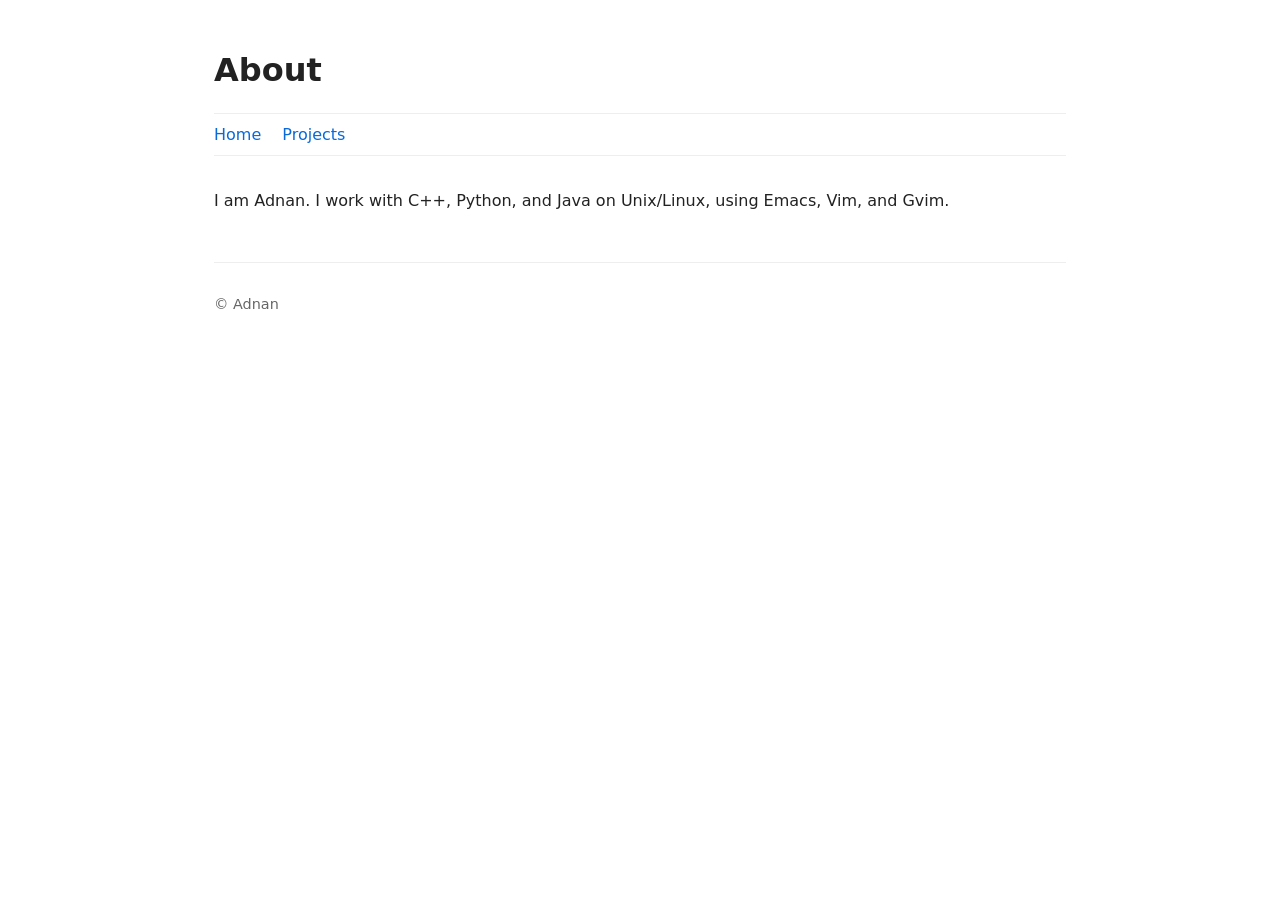
==== pages/about.html @ b88f14d3 "Rebuild site from scratch" ====
<!doctype html>
<html lang="en">
<head>
  <meta charset="utf-8">
  <title>About | Adnan</title>
  <link rel="stylesheet" href="/assets/css/style.css">
</head>
<body>
  <header><h1>About</h1></header>
  <nav>
    <a href="/">Home</a>
    <a href="/pages/projects.html">Projects</a>
  </nav>
  <main>
    <p>I am Adnan. I work with C++, Python, and Java on Unix/Linux, using Emacs, Vim, and Gvim.</p>
  </main>
  <footer><p>&copy; Adnan</p></footer>
</body>
</html>
---- assets/css/style.css ----
:root {
  --fg: #222;
  --bg: #fff;
  --accent: #0969da;
  --muted: #666;
}

* { box-sizing: border-box; }

body {
  font-family: system-ui, -apple-system, "Segoe UI", Roboto, sans-serif;
  color: var(--fg);
  background: var(--bg);
  max-width: 900px;
  margin: 0 auto;
  padding: 1.5rem;
  line-height: 1.6;
}

header h1 { margin-bottom: 0.2rem; }
header p  { color: var(--muted); margin-top: 0; }

nav {
  border-top: 1px solid #eee;
  border-bottom: 1px solid #eee;
  padding: 0.5rem 0;
  margin: 1rem 0 2rem;
}
nav a {
  color: var(--accent);
  text-decoration: none;
  margin-right: 1rem;
}
nav a:hover { text-decoration: underline; }

a { color: var(--accent); }

pre, code {
  font-family: "SFMono-Regular", Consolas, Menlo, monospace;
  background: #f6f8fa;
  border-radius: 4px;
}
code { padding: 0.1rem 0.3rem; font-size: 0.9em; }
pre  { padding: 1rem; overflow-x: auto; }

footer {
  margin-top: 3rem;
  border-top: 1px solid #eee;
  padding-top: 1rem;
  color: var(--muted);
  font-size: 0.9em;
}
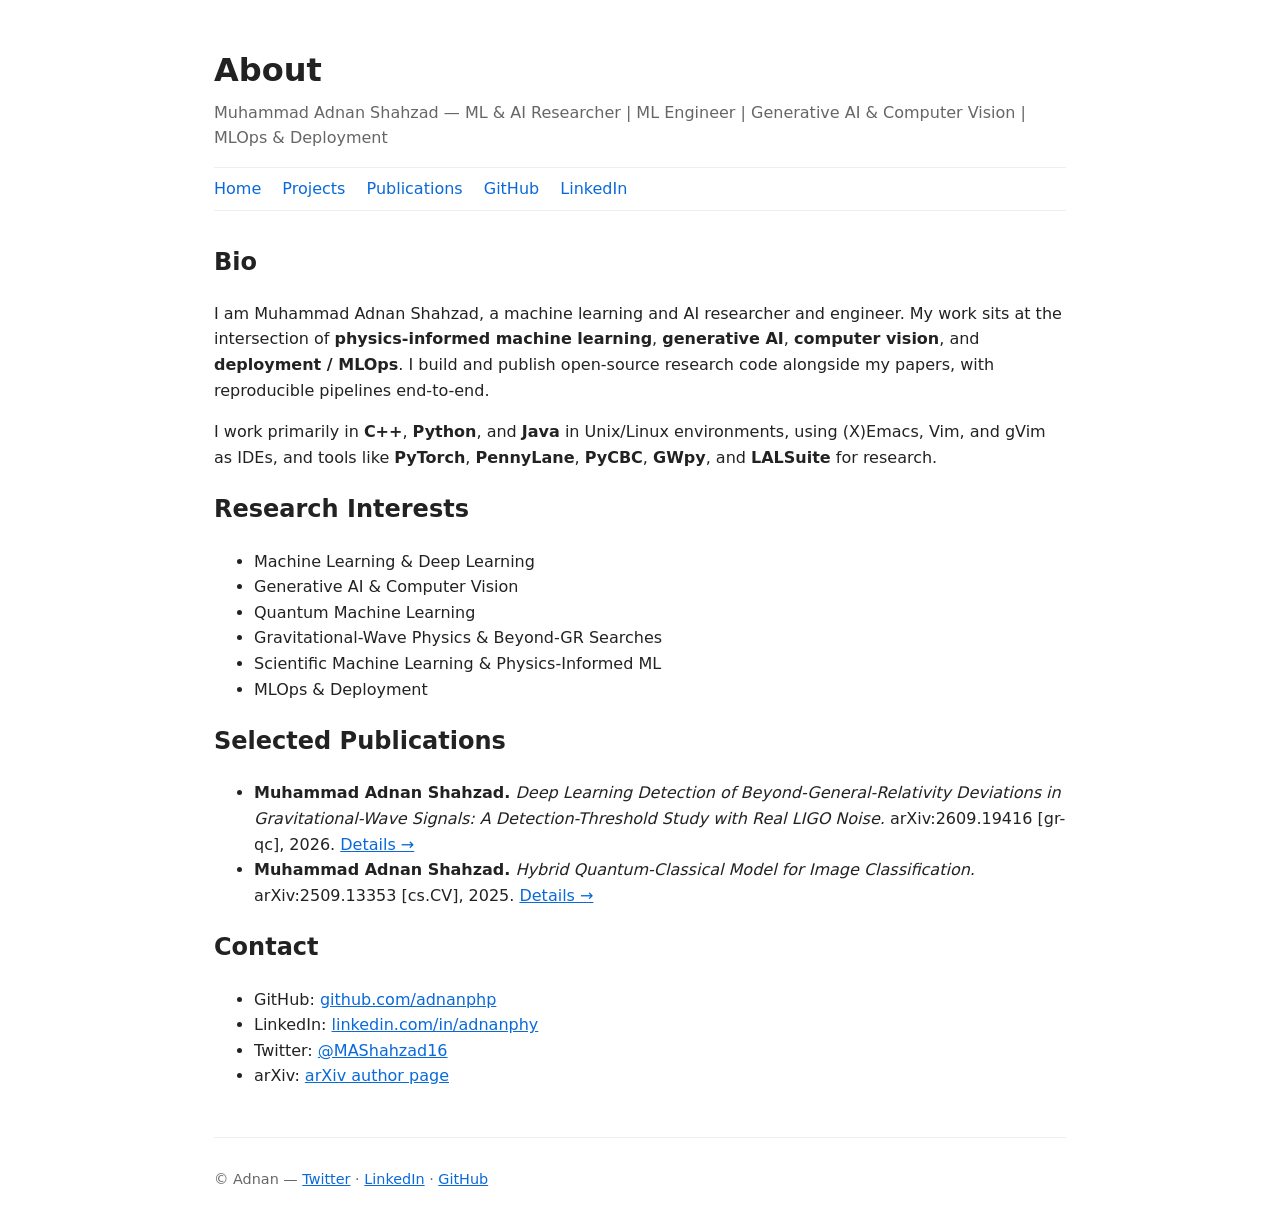
==== commit b3213dca: "Update branding to Muhammad Adnan Shahzad and add LinkedIn links" ====
--- a/pages/about.html
+++ b/pages/about.html
@@ -2,18 +2,90 @@
 <html lang="en">
 <head>
   <meta charset="utf-8">
-  <title>About | Adnan</title>
+  <title>About | Muhammad Adnan Shahzad</title>
+  <meta name="description" content="ML & AI researcher, ML engineer, generative AI & computer vision, MLOps & deployment.">
   <link rel="stylesheet" href="/assets/css/style.css">
 </head>
 <body>
-  <header><h1>About</h1></header>
+  <header>
+    <h1>About</h1>
+    <p>Muhammad Adnan Shahzad — ML &amp; AI Researcher | ML Engineer | Generative AI &amp; Computer Vision | MLOps &amp; Deployment</p>
+  </header>
+
   <nav>
     <a href="/">Home</a>
     <a href="/pages/projects.html">Projects</a>
+    <a href="/pages/publications.html">Publications</a>
+    <a href="https://github.com/adnanphp" target="_blank">GitHub</a>
+    <a href="https://www.linkedin.com/in/adnanphy/" target="_blank">LinkedIn</a>
   </nav>
+
   <main>
-    <p>I am Adnan. I work with C++, Python, and Java on Unix/Linux, using Emacs, Vim, and Gvim.</p>
+    <section>
+      <h2>Bio</h2>
+      <p>
+        I am Muhammad Adnan Shahzad, a machine learning and AI researcher and engineer.
+        My work sits at the intersection of <strong>physics-informed machine learning</strong>,
+        <strong>generative AI</strong>, <strong>computer vision</strong>, and
+        <strong>deployment / MLOps</strong>. I build and publish open-source research
+        code alongside my papers, with reproducible pipelines end-to-end.
+      </p>
+      <p>
+        I work primarily in <strong>C++</strong>, <strong>Python</strong>, and <strong>Java</strong>
+        in Unix/Linux environments, using (X)Emacs, Vim, and gVim as IDEs, and tools like
+        <strong>PyTorch</strong>, <strong>PennyLane</strong>, <strong>PyCBC</strong>,
+        <strong>GWpy</strong>, and <strong>LALSuite</strong> for research.
+      </p>
+    </section>
+
+    <section>
+      <h2>Research Interests</h2>
+      <ul>
+        <li>Machine Learning &amp; Deep Learning</li>
+        <li>Generative AI &amp; Computer Vision</li>
+        <li>Quantum Machine Learning</li>
+        <li>Gravitational-Wave Physics &amp; Beyond-GR Searches</li>
+        <li>Scientific Machine Learning &amp; Physics-Informed ML</li>
+        <li>MLOps &amp; Deployment</li>
+      </ul>
+    </section>
+
+    <section>
+      <h2>Selected Publications</h2>
+      <ul>
+        <li>
+          <strong>Muhammad Adnan Shahzad.</strong>
+          <em>Deep Learning Detection of Beyond-General-Relativity Deviations in
+          Gravitational-Wave Signals: A Detection-Threshold Study with Real LIGO Noise.</em>
+          arXiv:2609.19416 [gr-qc], 2026.
+          <a href="/publications/beyond-gr-gw-classifier.html">Details →</a>
+        </li>
+        <li>
+          <strong>Muhammad Adnan Shahzad.</strong>
+          <em>Hybrid Quantum-Classical Model for Image Classification.</em>
+          arXiv:2509.13353 [cs.CV], 2025.
+          <a href="/publications/hybrid-quantum-classical.html">Details →</a>
+        </li>
+      </ul>
+    </section>
+
+    <section>
+      <h2>Contact</h2>
+      <ul>
+        <li>GitHub: <a href="https://github.com/adnanphp" target="_blank">github.com/adnanphp</a></li>
+        <li>LinkedIn: <a href="https://www.linkedin.com/in/adnanphy/" target="_blank">linkedin.com/in/adnanphy</a></li>
+        <li>Twitter: <a href="https://twitter.com/MAShahzad16" target="_blank">@MAShahzad16</a></li>
+        <li>arXiv: <a href="https://arxiv.org/a/shahzad_m_1" target="_blank">arXiv author page</a></li>
+      </ul>
+    </section>
   </main>
-  <footer><p>&copy; Adnan</p></footer>
+
+  <footer>
+    <p>&copy; Adnan —
+      <a href="https://twitter.com/MAShahzad16" target="_blank">Twitter</a> ·
+      <a href="https://www.linkedin.com/in/adnanphy/" target="_blank">LinkedIn</a> ·
+      <a href="https://github.com/adnanphp" target="_blank">GitHub</a>
+    </p>
+  </footer>
 </body>
 </html>
--- a/assets/css/style.css
+++ b/assets/css/style.css
@@ -50,3 +50,57 @@
   color: var(--muted);
   font-size: 0.9em;
 }
+
+/* ---------- Publications ---------- */
+.pub-list { list-style: none; padding: 0; }
+.pub-card {
+  border: 1px solid #e4e4e4;
+  border-radius: 10px;
+  padding: 1.25rem 1.5rem;
+  margin-bottom: 1.25rem;
+  transition: box-shadow .15s ease, transform .15s ease;
+  background: #fff;
+}
+.pub-card:hover {
+  box-shadow: 0 4px 16px rgba(0,0,0,.08);
+  transform: translateY(-2px);
+}
+.pub-card h3 { margin: 0 0 .35rem; font-size: 1.15rem; }
+.pub-card h3 a { color: var(--accent); text-decoration: none; }
+.pub-card h3 a:hover { text-decoration: underline; }
+.pub-card .authors { color: var(--muted); margin: .15rem 0; font-size: .95em; }
+.pub-card .venue   { color: var(--muted); margin: .15rem 0 .6rem; font-size: .9em; font-style: italic; }
+.pub-card .abstract { margin: .5rem 0 .9rem; font-size: .95em; }
+.pub-links a {
+  display: inline-block;
+  margin-right: .5rem;
+  padding: .25rem .7rem;
+  border: 1px solid var(--accent);
+  border-radius: 999px;
+  font-size: .85em;
+  text-decoration: none;
+  color: var(--accent);
+  transition: background .15s ease, color .15s ease;
+}
+.pub-links a:hover { background: var(--accent); color: #fff; }
+
+/* Badges in detail page */
+.badges img { margin-right: .35rem; vertical-align: middle; }
+
+/* Inline formula-ish blocks */
+.formula {
+  background: #f6f8fa;
+  padding: .75rem 1rem;
+  border-left: 3px solid var(--accent);
+  border-radius: 4px;
+  margin: 1rem 0;
+  overflow-x: auto;
+}
+
+/* Header tagline */
+header .tagline {
+  color: var(--muted);
+  font-size: 0.95em;
+  margin-top: .35rem;
+  max-width: 60ch;
+}
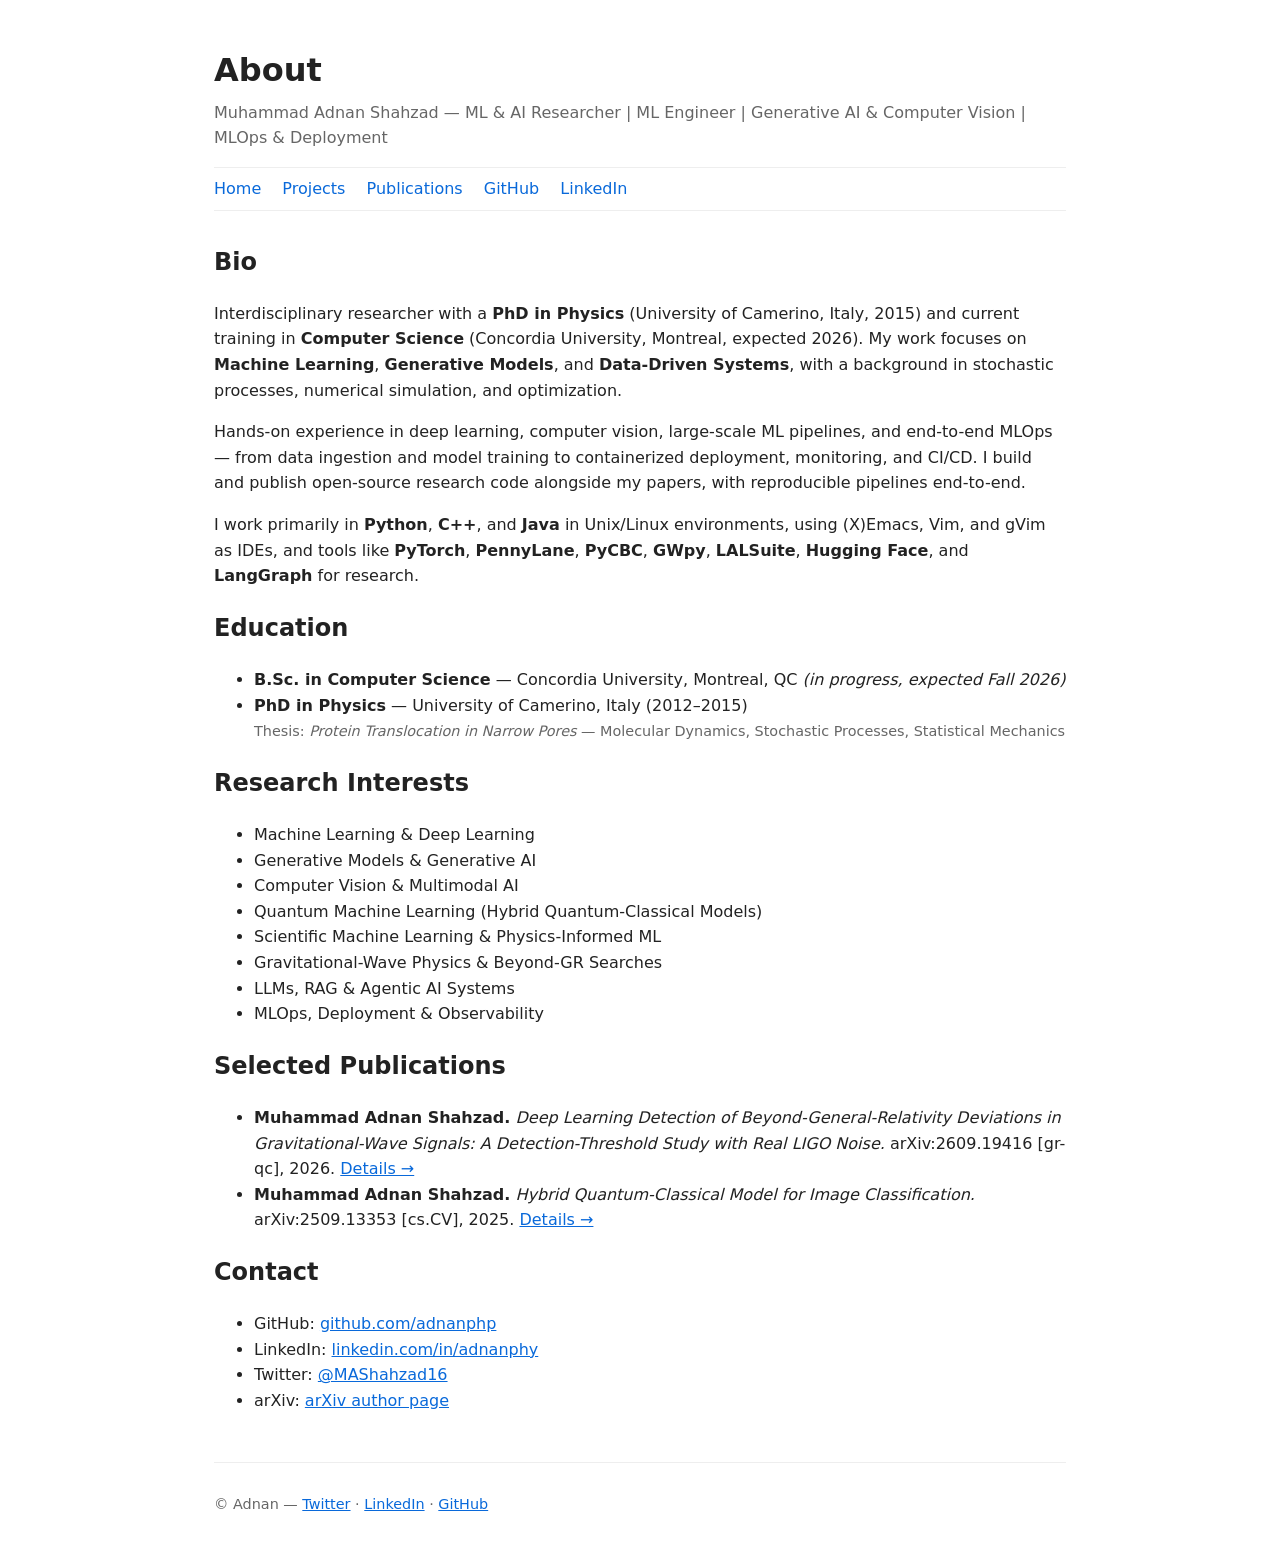
==== commit b89975f1: "Align About page bio and interests with CV" ====
--- a/pages/about.html
+++ b/pages/about.html
@@ -24,29 +24,53 @@
     <section>
       <h2>Bio</h2>
       <p>
-        I am Muhammad Adnan Shahzad, a machine learning and AI researcher and engineer.
-        My work sits at the intersection of <strong>physics-informed machine learning</strong>,
-        <strong>generative AI</strong>, <strong>computer vision</strong>, and
-        <strong>deployment / MLOps</strong>. I build and publish open-source research
-        code alongside my papers, with reproducible pipelines end-to-end.
+        Interdisciplinary researcher with a <strong>PhD in Physics</strong> (University of
+        Camerino, Italy, 2015) and current training in <strong>Computer Science</strong>
+        (Concordia University, Montreal, expected 2026). My work focuses on
+        <strong>Machine Learning</strong>, <strong>Generative Models</strong>, and
+        <strong>Data-Driven Systems</strong>, with a background in stochastic processes,
+        numerical simulation, and optimization.
       </p>
       <p>
-        I work primarily in <strong>C++</strong>, <strong>Python</strong>, and <strong>Java</strong>
-        in Unix/Linux environments, using (X)Emacs, Vim, and gVim as IDEs, and tools like
-        <strong>PyTorch</strong>, <strong>PennyLane</strong>, <strong>PyCBC</strong>,
-        <strong>GWpy</strong>, and <strong>LALSuite</strong> for research.
+        Hands-on experience in deep learning, computer vision, large-scale ML pipelines,
+        and end-to-end MLOps — from data ingestion and model training to containerized
+        deployment, monitoring, and CI/CD. I build and publish open-source research code
+        alongside my papers, with reproducible pipelines end-to-end.
       </p>
+      <p>
+        I work primarily in <strong>Python</strong>, <strong>C++</strong>, and
+        <strong>Java</strong> in Unix/Linux environments, using (X)Emacs, Vim, and gVim
+        as IDEs, and tools like <strong>PyTorch</strong>, <strong>PennyLane</strong>,
+        <strong>PyCBC</strong>, <strong>GWpy</strong>, <strong>LALSuite</strong>,
+        <strong>Hugging Face</strong>, and <strong>LangGraph</strong> for research.
+      </p>
+    </section>
+
+    <section>
+      <h2>Education</h2>
+      <ul>
+        <li>
+          <strong>B.Sc. in Computer Science</strong> — Concordia University, Montreal, QC
+          <em>(in progress, expected Fall 2026)</em>
+        </li>
+        <li>
+          <strong>PhD in Physics</strong> — University of Camerino, Italy (2012–2015)<br>
+          <span class="muted">Thesis: <em>Protein Translocation in Narrow Pores</em> — Molecular Dynamics, Stochastic Processes, Statistical Mechanics</span>
+        </li>
+      </ul>
     </section>
 
     <section>
       <h2>Research Interests</h2>
       <ul>
         <li>Machine Learning &amp; Deep Learning</li>
-        <li>Generative AI &amp; Computer Vision</li>
-        <li>Quantum Machine Learning</li>
+        <li>Generative Models &amp; Generative AI</li>
+        <li>Computer Vision &amp; Multimodal AI</li>
+        <li>Quantum Machine Learning (Hybrid Quantum-Classical Models)</li>
+        <li>Scientific Machine Learning &amp; Physics-Informed ML</li>
         <li>Gravitational-Wave Physics &amp; Beyond-GR Searches</li>
-        <li>Scientific Machine Learning &amp; Physics-Informed ML</li>
-        <li>MLOps &amp; Deployment</li>
+        <li>LLMs, RAG &amp; Agentic AI Systems</li>
+        <li>MLOps, Deployment &amp; Observability</li>
       </ul>
     </section>
 
--- a/assets/css/style.css
+++ b/assets/css/style.css
@@ -104,3 +104,5 @@
   margin-top: .35rem;
   max-width: 60ch;
 }
+
+.muted { color: var(--muted); font-size: .9em; }
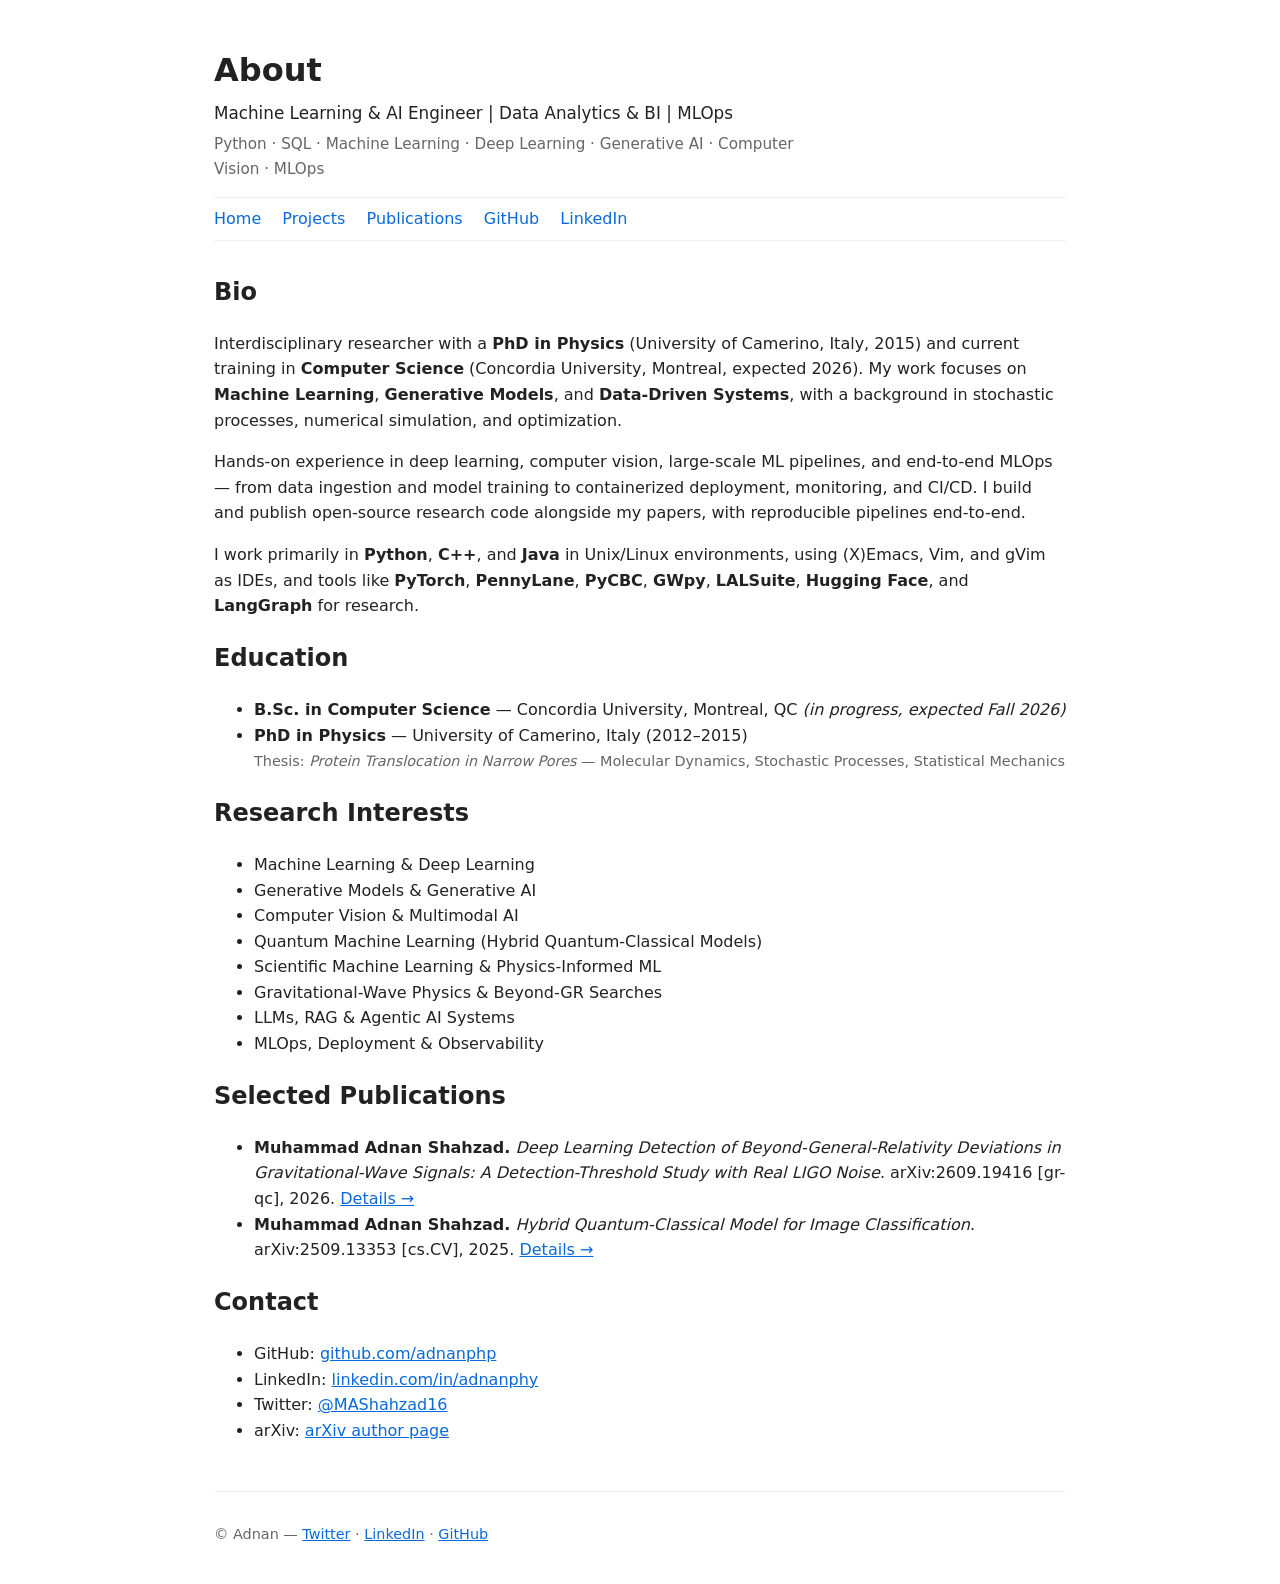
==== commit 28b6e153: "Align sub-pages with ML/AI/Data positioning" ====
--- a/pages/about.html
+++ b/pages/about.html
@@ -9,7 +9,7 @@
 <body>
   <header>
     <h1>About</h1>
-    <p>Muhammad Adnan Shahzad — ML &amp; AI Researcher | ML Engineer | Generative AI &amp; Computer Vision | MLOps &amp; Deployment</p>
+    <p class="headline">Machine Learning &amp; AI Engineer | Data Analytics &amp; BI | MLOps</p><p class="tagline">Python · SQL · Machine Learning · Deep Learning · Generative AI · Computer Vision · MLOps</p>
   </header>
 
   <nav>
--- a/assets/css/style.css
+++ b/assets/css/style.css
@@ -106,3 +106,90 @@
 }
 
 .muted { color: var(--muted); font-size: .9em; }
+
+/* ---------- Repo grid ---------- */
+.repo-grid {
+  list-style: none;
+  padding: 0;
+  display: grid;
+  grid-template-columns: repeat(auto-fill, minmax(280px, 1fr));
+  gap: 1rem;
+  margin: 1rem 0 2rem;
+}
+.repo-card {
+  border: 1px solid #e4e4e4;
+  border-radius: 10px;
+  padding: 1rem 1.1rem;
+  background: #fff;
+  transition: box-shadow .15s ease, transform .15s ease;
+  display: flex;
+  flex-direction: column;
+}
+.repo-card:hover {
+  box-shadow: 0 4px 16px rgba(0,0,0,.08);
+  transform: translateY(-2px);
+}
+.repo-card h3 {
+  margin: 0 0 .4rem;
+  font-size: 1.02rem;
+  line-height: 1.3;
+}
+.repo-card h3 a { color: var(--accent); text-decoration: none; word-break: break-word; }
+.repo-card h3 a:hover { text-decoration: underline; }
+.repo-desc {
+  font-size: .92em;
+  color: #333;
+  margin: 0 0 .6rem;
+  flex: 1;
+}
+.repo-meta {
+  display: flex;
+  gap: .6rem;
+  font-size: .82em;
+  color: var(--muted);
+  margin: 0 0 .5rem;
+}
+.repo-lang::before { content: "● "; color: #6f42c1; }
+.repo-stars { color: #b58900; }
+.repo-topics .tag {
+  display: inline-block;
+  background: #eef3ff;
+  color: #2b5db8;
+  border-radius: 999px;
+  padding: .1rem .55rem;
+  font-size: .78em;
+  margin-right: .25rem;
+}
+.group-title {
+  margin-top: 2rem;
+  padding-bottom: .35rem;
+  border-bottom: 1px solid #eee;
+}
+
+/* ---------- Highlight cards ---------- */
+.highlight-card {
+  border-left: 4px solid var(--accent);
+}
+.highlight-card pre {
+  max-height: 420px;
+  overflow-y: auto;
+  font-size: 0.82em;
+  line-height: 1.5;
+}
+.highlight-card pre code {
+  display: block;
+  padding: 0;
+  background: transparent;
+}
+.highlight-card .venue {
+  font-weight: 500;
+  color: #555;
+}
+
+/* Homepage headline */
+header .headline {
+  color: var(--fg);
+  font-size: 1.05em;
+  font-weight: 500;
+  margin: .2rem 0 .35rem;
+}
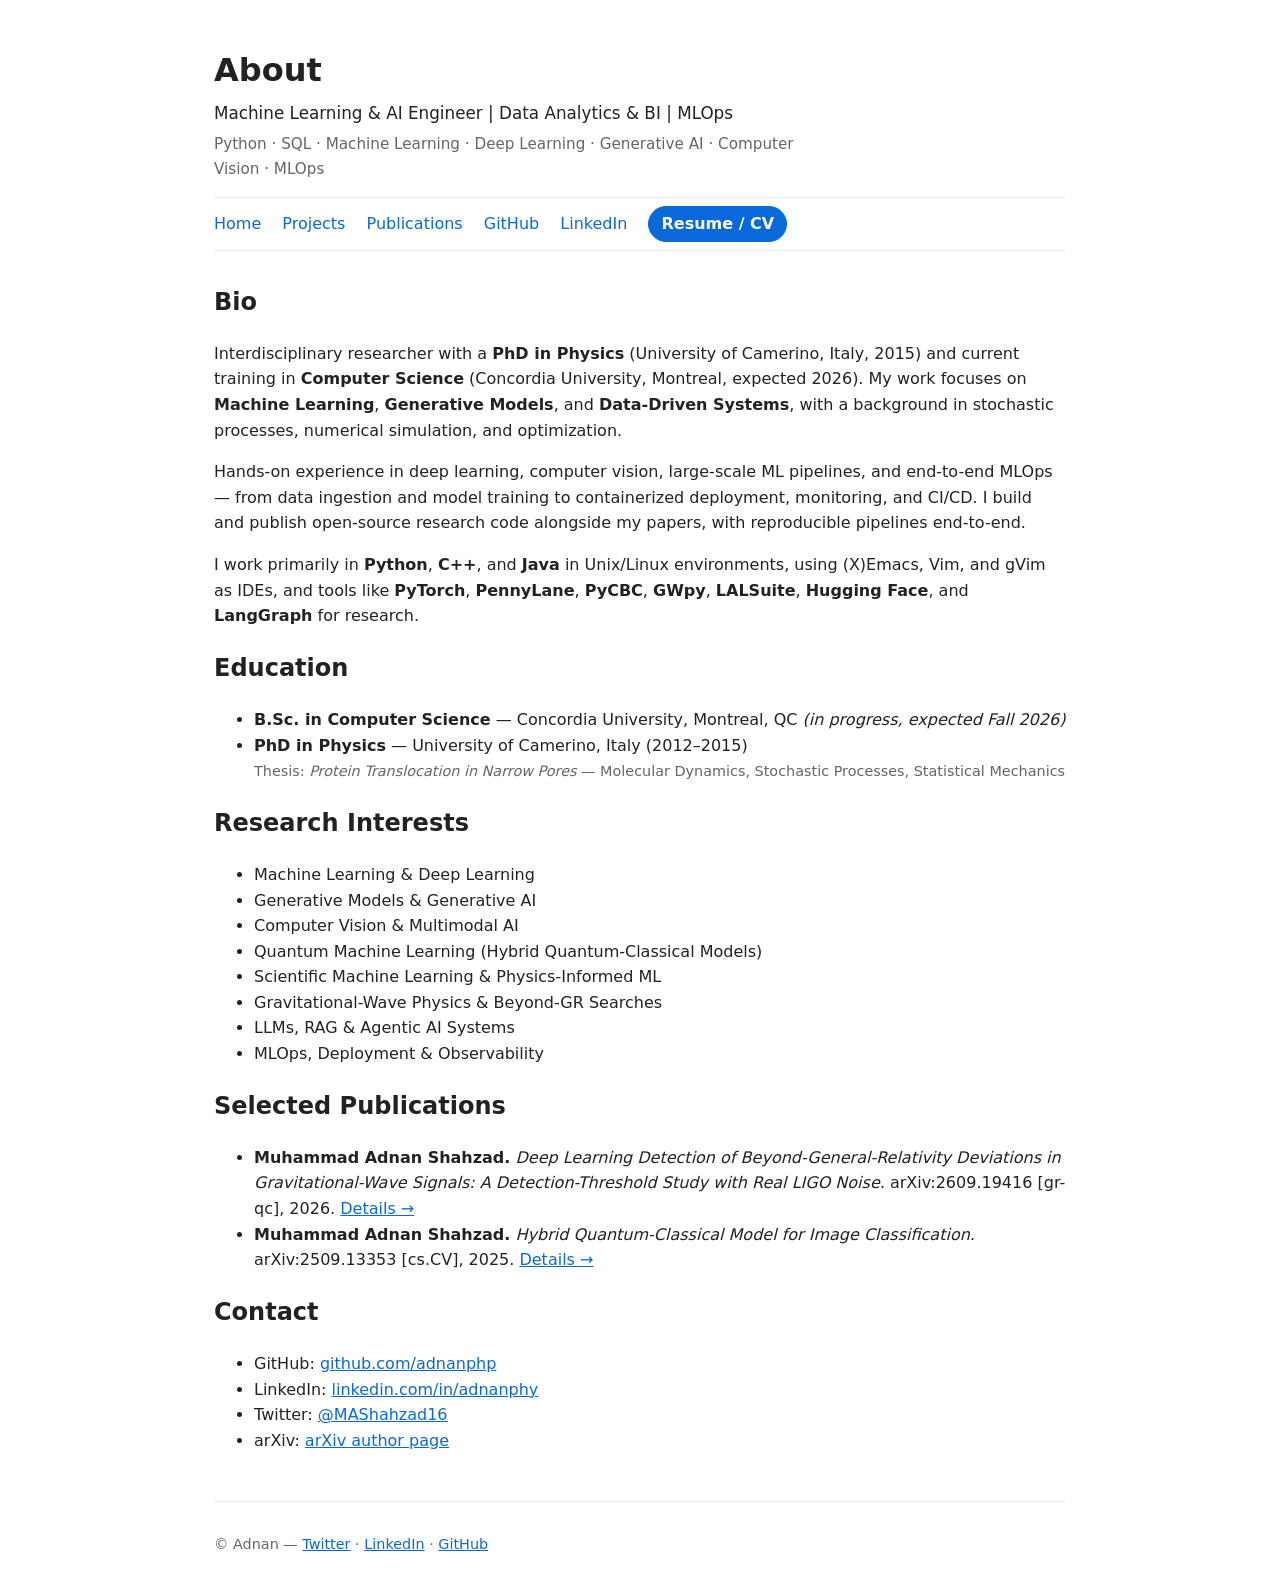
==== commit 27172d98: "Add Resume button, Open-to-work badge, skills strip, and contact section" ====
--- a/pages/about.html
+++ b/pages/about.html
@@ -18,7 +18,8 @@
     <a href="/pages/publications.html">Publications</a>
     <a href="https://github.com/adnanphp" target="_blank">GitHub</a>
     <a href="https://www.linkedin.com/in/adnanphy/" target="_blank">LinkedIn</a>
-  </nav>
+      <a href="/assets/cv/Muhammad_Adnan_Shahzad_CV.pdf" class="cv-button" download>Resume / CV</a>
+</nav>
 
   <main>
     <section>
--- a/assets/css/style.css
+++ b/assets/css/style.css
@@ -193,3 +193,88 @@
   font-weight: 500;
   margin: .2rem 0 .35rem;
 }
+
+/* ---------- Open-to-work badge ---------- */
+.otw-badge {
+  display: inline-flex;
+  align-items: center;
+  gap: .45rem;
+  background: #e7f6ec;
+  color: #0b6b2e;
+  border: 1px solid #b8e2c4;
+  padding: .25rem .7rem;
+  border-radius: 999px;
+  font-size: .85em;
+  font-weight: 600;
+  margin-bottom: .55rem;
+}
+.otw-badge::before {
+  content: "";
+  width: 8px; height: 8px;
+  border-radius: 50%;
+  background: #1db954;
+  box-shadow: 0 0 0 4px rgba(29,185,84,.18);
+  animation: otw-pulse 2s ease-in-out infinite;
+}
+@keyframes otw-pulse {
+  0%, 100% { box-shadow: 0 0 0 4px rgba(29,185,84,.18); }
+  50%      { box-shadow: 0 0 0 7px rgba(29,185,84,.08); }
+}
+
+/* ---------- Skills strip ---------- */
+.skills-strip {
+  display: flex;
+  flex-wrap: wrap;
+  gap: .5rem .75rem;
+  margin: 1.25rem 0 1.75rem;
+  padding: .85rem 1rem;
+  border: 1px solid #eee;
+  border-radius: 10px;
+  background: #fafbfc;
+}
+.skills-strip .skill {
+  display: inline-flex;
+  align-items: center;
+  gap: .35rem;
+  font-size: .88em;
+  padding: .2rem .6rem;
+  border-radius: 6px;
+  background: #fff;
+  border: 1px solid #e6e6e6;
+  color: #333;
+}
+.skills-strip .skill img {
+  width: 16px; height: 16px;
+  display: block;
+}
+
+/* ---------- CV button (nav) ---------- */
+.cv-button {
+  display: inline-block;
+  padding: .25rem .75rem;
+  border-radius: 999px;
+  background: var(--accent);
+  color: #fff !important;
+  font-weight: 600;
+  border: 1px solid var(--accent);
+}
+.cv-button:hover {
+  background: #0758b3;
+  text-decoration: none !important;
+}
+
+/* ---------- Contact section ---------- */
+.contact-card {
+  background: #f6f8fa;
+  border: 1px solid #e4e4e4;
+  border-radius: 10px;
+  padding: 1.1rem 1.25rem;
+  margin-top: 1.5rem;
+}
+.contact-card ul {
+  margin: 0;
+  padding-left: 1.1rem;
+}
+.contact-card li { margin: .25rem 0; }
+.contact-card a { color: var(--accent); text-decoration: none; }
+.contact-card a:hover { text-decoration: underline; }
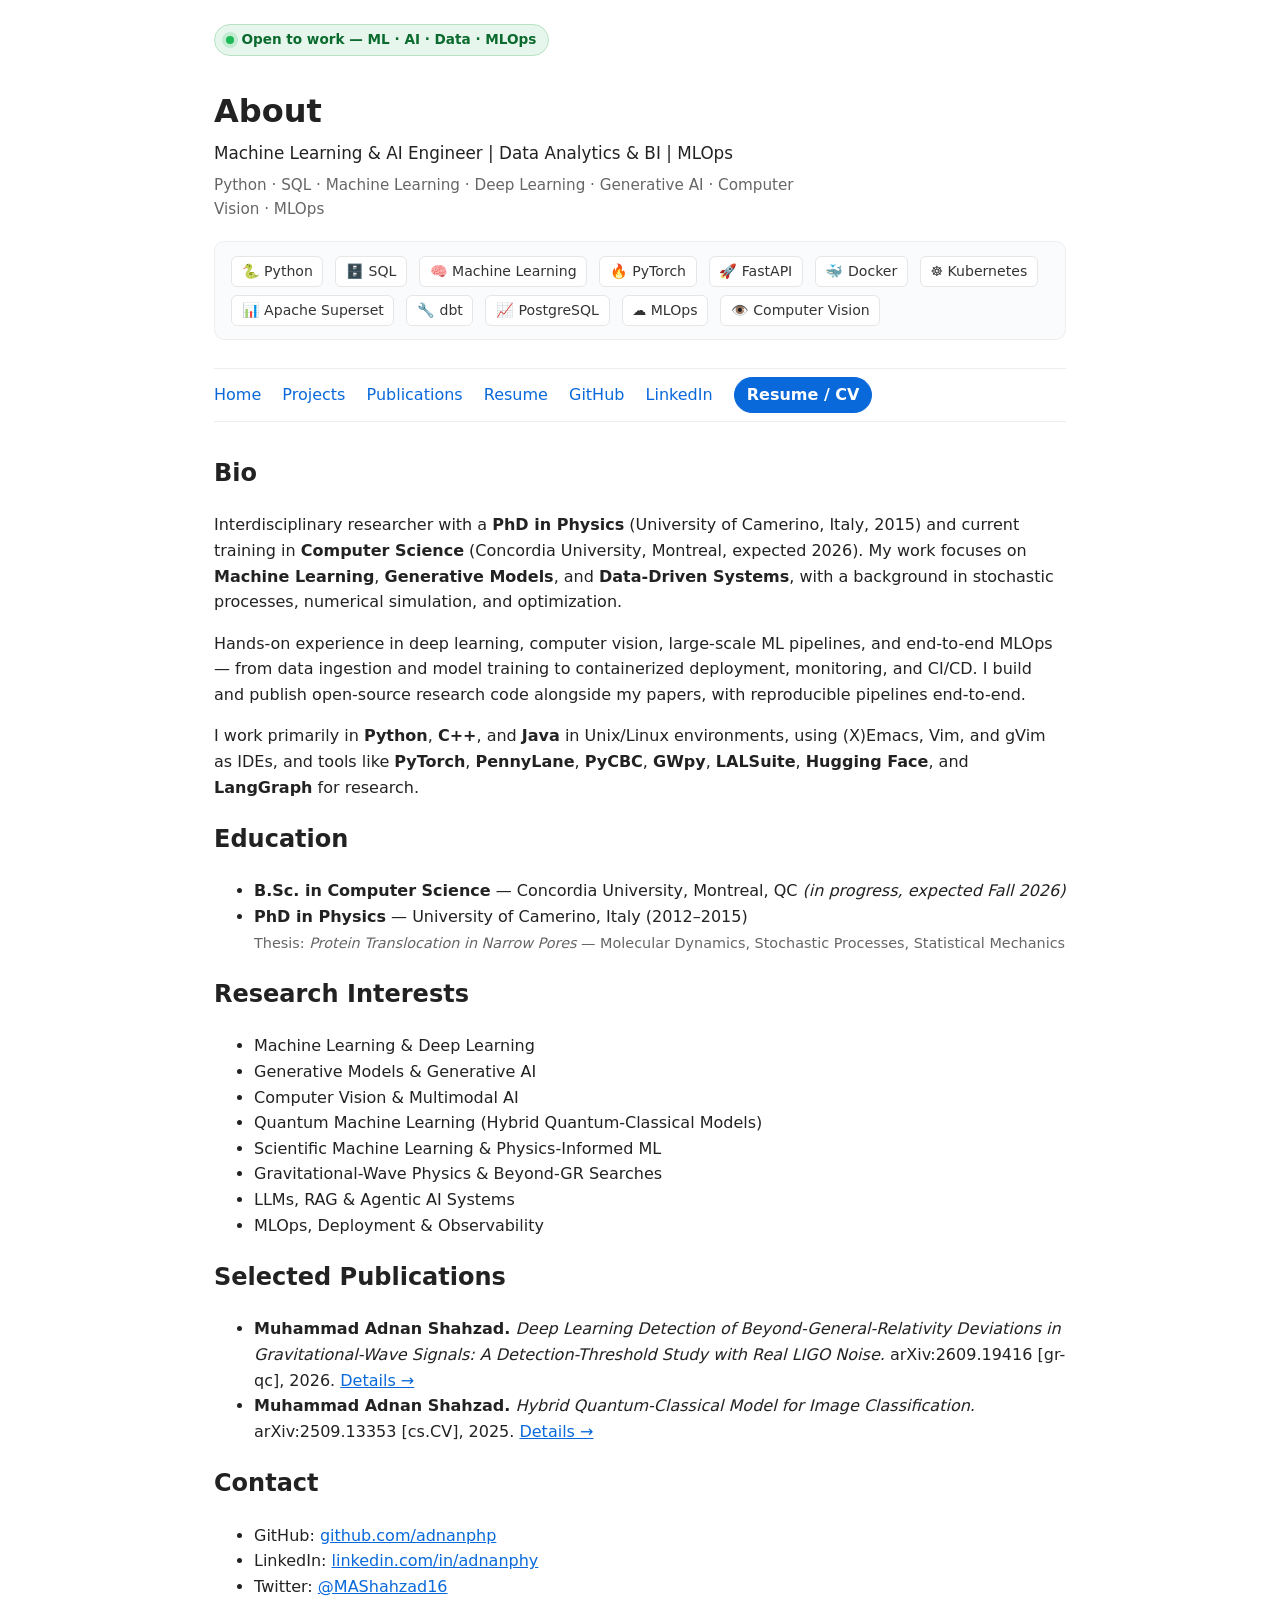
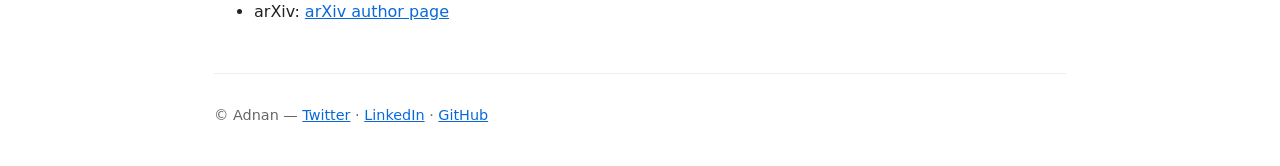
==== commit 5a882f5a: "Add polish (OTW, skills strip, print CSS), OpenBI highlight, and resume.html" ====
--- a/pages/about.html
+++ b/pages/about.html
@@ -8,14 +8,31 @@
 </head>
 <body>
   <header>
+    <div class="otw-badge">Open to work — ML · AI · Data · MLOps</div>
     <h1>About</h1>
     <p class="headline">Machine Learning &amp; AI Engineer | Data Analytics &amp; BI | MLOps</p><p class="tagline">Python · SQL · Machine Learning · Deep Learning · Generative AI · Computer Vision · MLOps</p>
   </header>
+
+    <div class="skills-strip" aria-label="Core skills">
+      <span class="skill">🐍 Python</span>
+      <span class="skill">🗄️ SQL</span>
+      <span class="skill">🧠 Machine Learning</span>
+      <span class="skill">🔥 PyTorch</span>
+      <span class="skill">🚀 FastAPI</span>
+      <span class="skill">🐳 Docker</span>
+      <span class="skill">☸️ Kubernetes</span>
+      <span class="skill">📊 Apache Superset</span>
+      <span class="skill">🔧 dbt</span>
+      <span class="skill">📈 PostgreSQL</span>
+      <span class="skill">☁️ MLOps</span>
+      <span class="skill">👁️ Computer Vision</span>
+    </div>
 
   <nav>
     <a href="/">Home</a>
     <a href="/pages/projects.html">Projects</a>
     <a href="/pages/publications.html">Publications</a>
+    <a href="/resume.html">Resume</a>
     <a href="https://github.com/adnanphp" target="_blank">GitHub</a>
     <a href="https://www.linkedin.com/in/adnanphy/" target="_blank">LinkedIn</a>
       <a href="/assets/cv/Muhammad_Adnan_Shahzad_CV.pdf" class="cv-button" download>Resume / CV</a>
--- a/assets/css/style.css
+++ b/assets/css/style.css
@@ -278,3 +278,12 @@
 .contact-card li { margin: .25rem 0; }
 .contact-card a { color: var(--accent); text-decoration: none; }
 .contact-card a:hover { text-decoration: underline; }
+
+/* ---------- Print stylesheet ---------- */
+@media print {
+  nav, footer, .otw-badge, .cv-button, #contact, .skills-strip { display: none !important; }
+  body { max-width: 100%; padding: 0; }
+  a { color: #000; text-decoration: none; }
+  header, section { page-break-inside: avoid; }
+  pre, code { background: #f6f6f6; }
+}
